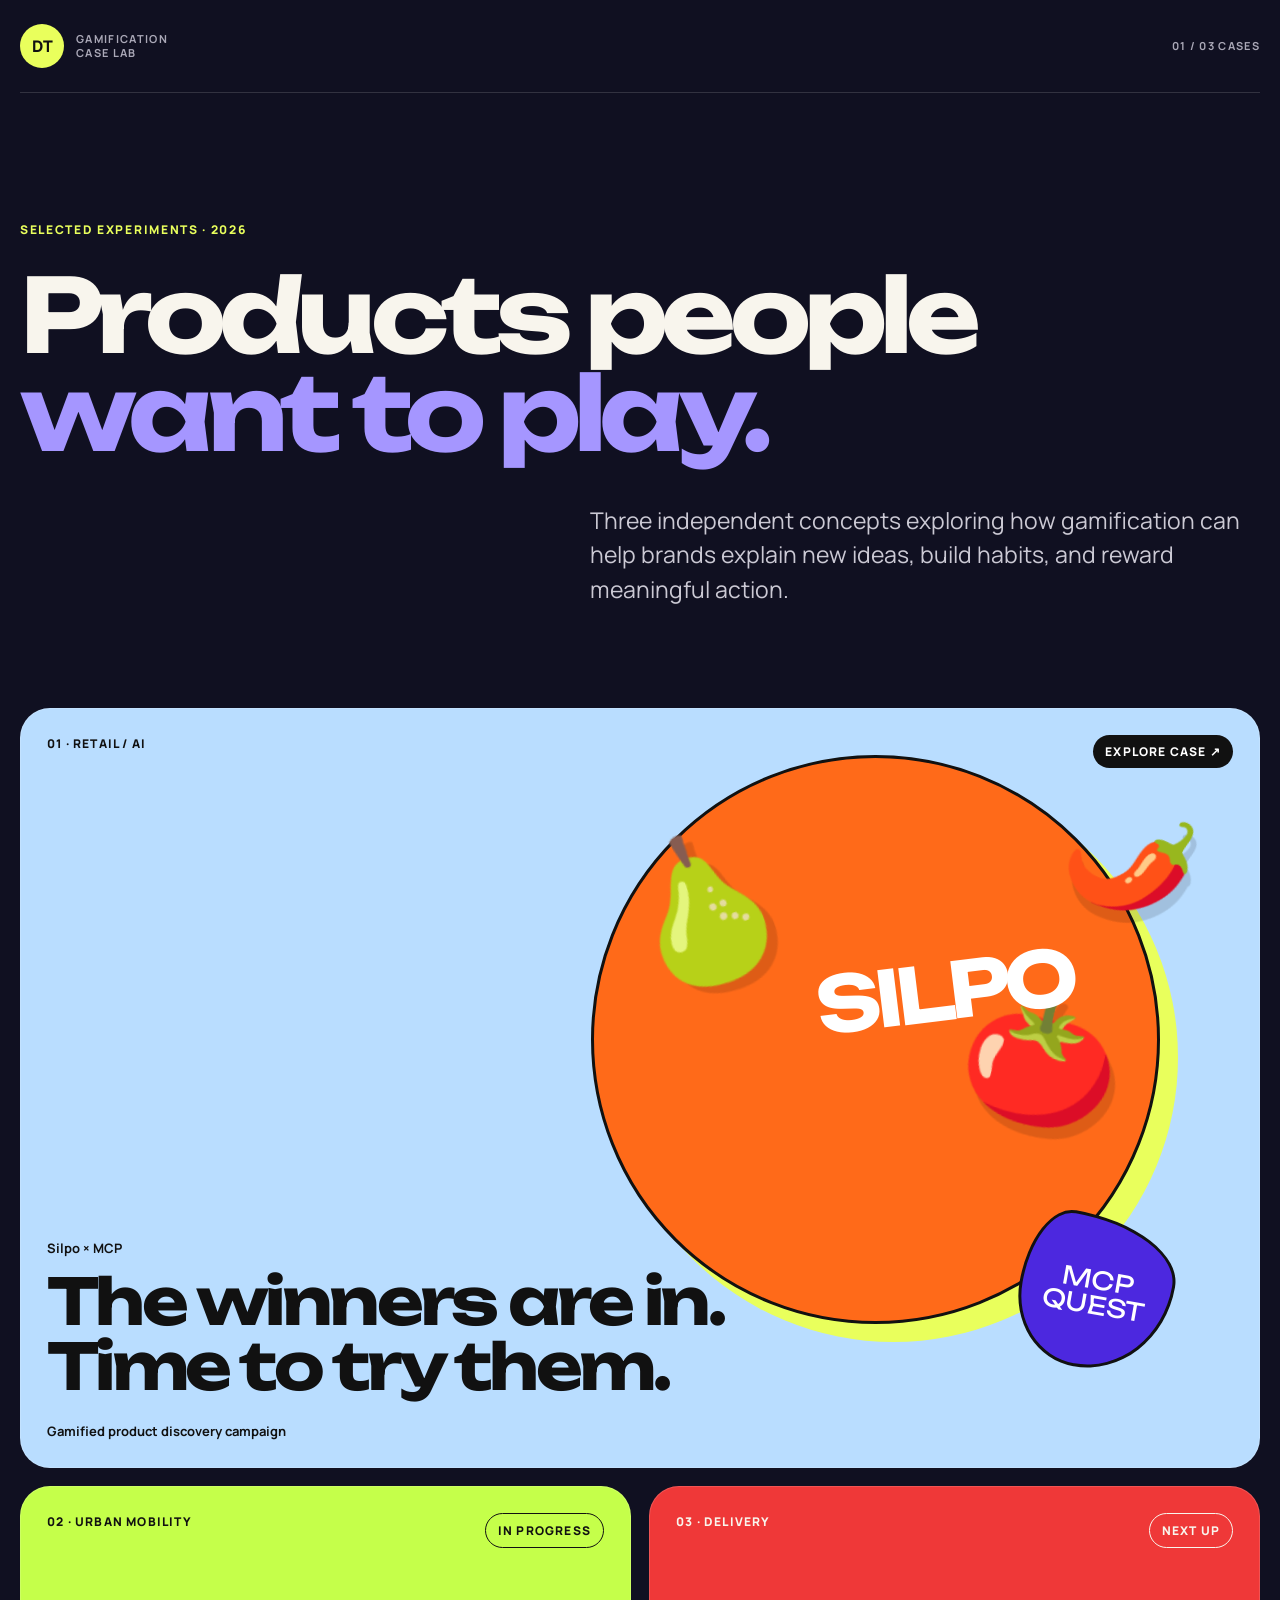
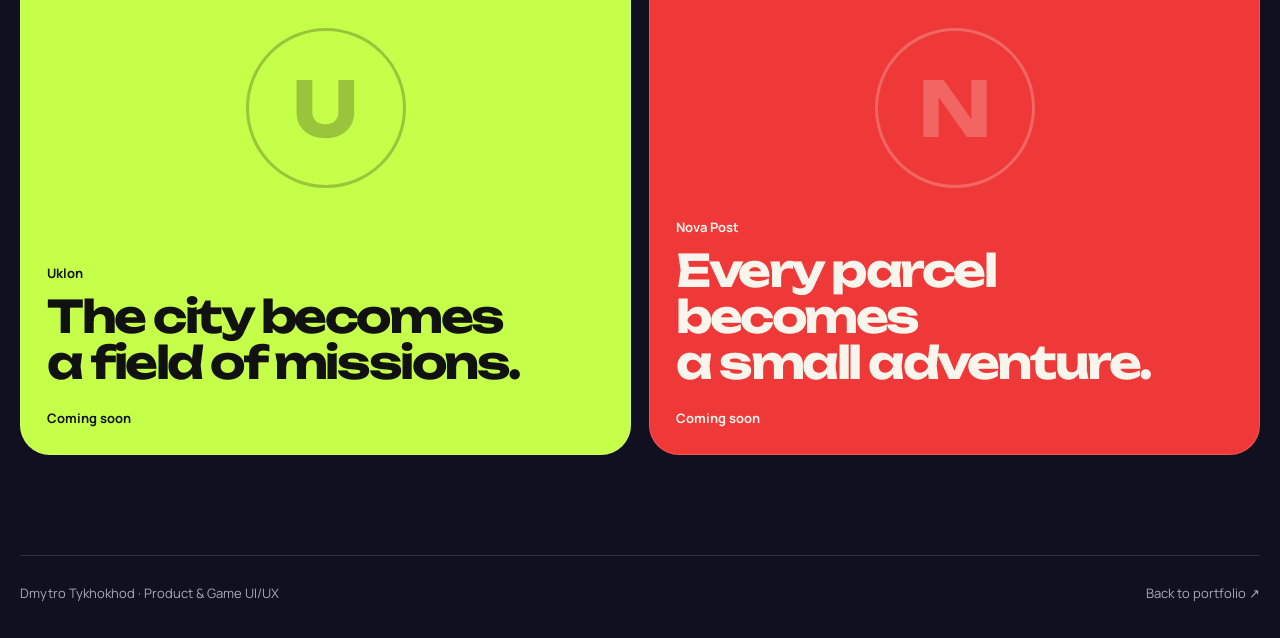
==== gamification/index.html @ 504aff3a "Add Silpo MCP gamification case study" ====
<!doctype html>
<html lang="uk">
<head>
    <meta charset="utf-8">
    <meta name="viewport" content="width=device-width, initial-scale=1">
    <meta name="theme-color" content="#101021">
    <meta name="description" content="Gamification case studies by Dmytro Tykhokhod.">
    <title>Gamification Lab — Dmytro Tykhokhod</title>
    <link rel="preconnect" href="https://fonts.googleapis.com">
    <link rel="preconnect" href="https://fonts.gstatic.com" crossorigin>
    <link href="https://fonts.googleapis.com/css2?family=Manrope:wght@400;500;600;700;800&amp;family=Unbounded:wght@600;700&amp;display=swap" rel="stylesheet">
    <link rel="stylesheet" href="styles.css">
</head>
<body>
    <header class="lab-nav">
        <a class="lab-mark" href="../" aria-label="Back to the main portfolio">
            <span>DT</span>
            <span class="lab-mark-copy">Gamification<br>case lab</span>
        </a>
        <div class="lab-count">01 / 03 cases</div>
    </header>

    <main>
        <section class="lab-hero">
            <p class="eyebrow">Selected experiments · 2026</p>
            <h1>Products people<br><em>want to play.</em></h1>
            <p class="intro">Three independent concepts exploring how gamification can help brands explain new ideas, build habits, and reward meaningful action.</p>
        </section>

        <section class="case-grid" aria-label="Gamification case studies">
            <a class="case-card case-card--silpo" href="silpo-mcp/">
                <div class="case-topline">
                    <span>01 · Retail / AI</span>
                    <span class="status status--live">Explore case ↗</span>
                </div>
                <div class="case-visual" aria-hidden="true">
                    <span class="fruit fruit--pear">🍐</span>
                    <span class="fruit fruit--tomato">🍅</span>
                    <span class="fruit fruit--pepper">🌶️</span>
                    <span class="silpo-word">SILPO</span>
                    <span class="mcp-chip">MCP<br>QUEST</span>
                </div>
                <div class="case-copy">
                    <p>Silpo × MCP</p>
                    <h2>The winners are in.<br>Time to try them.</h2>
                    <span>Gamified product discovery campaign</span>
                </div>
            </a>

            <article class="case-card case-card--uklon case-card--locked">
                <div class="case-topline">
                    <span>02 · Urban mobility</span>
                    <span class="status">In progress</span>
                </div>
                <div class="locked-symbol" aria-hidden="true">U</div>
                <div class="case-copy">
                    <p>Uklon</p>
                    <h2>The city becomes<br>a field of missions.</h2>
                    <span>Coming soon</span>
                </div>
            </article>

            <article class="case-card case-card--nova case-card--locked">
                <div class="case-topline">
                    <span>03 · Delivery</span>
                    <span class="status">Next up</span>
                </div>
                <div class="locked-symbol" aria-hidden="true">N</div>
                <div class="case-copy">
                    <p>Nova Post</p>
                    <h2>Every parcel becomes<br>a small adventure.</h2>
                    <span>Coming soon</span>
                </div>
            </article>
        </section>
    </main>

    <footer>
        <span>Dmytro Tykhokhod · Product &amp; Game UI/UX</span>
        <a href="../">Back to portfolio ↗</a>
    </footer>
</body>
</html>
---- gamification/styles.css ----
:root {
    --ink: #f8f5ed;
    --muted: #aaa8b7;
    --bg: #101021;
    --line: rgba(255, 255, 255, .14);
    --orange: #ff6a19;
    --blue: #8fc8ff;
}

* { box-sizing: border-box; }
html { scroll-behavior: smooth; }
body {
    margin: 0;
    min-width: 320px;
    color: var(--ink);
    background: var(--bg);
    font-family: "Manrope", sans-serif;
    -webkit-font-smoothing: antialiased;
}
a { color: inherit; }

.lab-nav,
main,
footer {
    width: min(100% - 40px, 1440px);
    margin-inline: auto;
}

.lab-nav {
    display: flex;
    align-items: center;
    justify-content: space-between;
    padding: 24px 0;
    border-bottom: 1px solid var(--line);
}

.lab-mark {
    display: inline-flex;
    align-items: center;
    gap: 12px;
    text-decoration: none;
}
.lab-mark > span:first-child {
    display: grid;
    width: 44px;
    height: 44px;
    place-items: center;
    border-radius: 50%;
    color: #111;
    background: #e9ff5c;
    font-weight: 800;
}
.lab-mark-copy,
.lab-count {
    color: var(--muted);
    font-size: 11px;
    font-weight: 700;
    letter-spacing: .12em;
    line-height: 1.25;
    text-transform: uppercase;
}

.lab-hero { padding: clamp(70px, 10vw, 150px) 0 clamp(56px, 8vw, 110px); }
.eyebrow {
    margin: 0 0 28px;
    color: #e9ff5c;
    font-size: 12px;
    font-weight: 800;
    letter-spacing: .14em;
    text-transform: uppercase;
}
h1 {
    max-width: 1200px;
    margin: 0;
    font-family: "Unbounded", sans-serif;
    font-size: clamp(44px, 8vw, 118px);
    letter-spacing: -.065em;
    line-height: .96;
}
h1 em { color: #a596ff; font-style: normal; }
.intro {
    max-width: 670px;
    margin: 40px 0 0 auto;
    color: #cbc9d4;
    font-size: clamp(17px, 2vw, 23px);
    line-height: 1.5;
}

.case-grid {
    display: grid;
    grid-template-columns: repeat(2, minmax(0, 1fr));
    gap: 18px;
    padding-bottom: 100px;
}
.case-card {
    position: relative;
    display: flex;
    min-height: 560px;
    flex-direction: column;
    overflow: hidden;
    border: 1px solid var(--line);
    border-radius: 30px;
    padding: 26px;
    text-decoration: none;
}
.case-card--silpo {
    grid-column: 1 / -1;
    min-height: min(68vw, 760px);
    color: #111;
    background: #b9ddff;
}
.case-topline {
    position: relative;
    z-index: 3;
    display: flex;
    justify-content: space-between;
    font-size: 12px;
    font-weight: 800;
    letter-spacing: .1em;
    text-transform: uppercase;
}
.status {
    display: inline-flex;
    align-items: center;
    border: 1px solid currentColor;
    border-radius: 999px;
    padding: 8px 12px;
}
.status--live { border: 0; color: white; background: #111; }
.case-visual { position: absolute; inset: 0; }
.case-visual::before {
    position: absolute;
    width: min(44vw, 620px);
    aspect-ratio: 1;
    top: 6%;
    right: 8%;
    border: 3px solid #111;
    border-radius: 50%;
    background: var(--orange);
    box-shadow: 18px 18px 0 #e9ff5c;
    content: "";
}
.fruit { position: absolute; z-index: 2; filter: drop-shadow(8px 10px 0 rgba(0,0,0,.13)); }
.fruit--pear { top: 13%; right: 38%; font-size: clamp(72px, 11vw, 170px); transform: rotate(-20deg); }
.fruit--tomato { top: 34%; right: 11%; font-size: clamp(70px, 10vw, 150px); transform: rotate(14deg); }
.fruit--pepper { top: 10%; right: 5%; font-size: clamp(60px, 8vw, 120px); transform: rotate(24deg); }
.silpo-word {
    position: absolute;
    z-index: 2;
    top: 31%;
    right: 15%;
    color: white;
    font-family: "Unbounded", sans-serif;
    font-size: clamp(37px, 6vw, 88px);
    font-weight: 700;
    letter-spacing: -.08em;
    transform: rotate(-7deg);
}
.mcp-chip {
    position: absolute;
    z-index: 2;
    right: 7%;
    bottom: 13%;
    display: grid;
    width: clamp(100px, 12vw, 160px);
    aspect-ratio: 1;
    place-items: center;
    border: 3px solid #111;
    border-radius: 28% 72% 56% 44% / 52% 38% 62% 48%;
    color: white;
    background: #4c28df;
    font-family: "Unbounded", sans-serif;
    font-size: clamp(15px, 2vw, 25px);
    line-height: 1;
    text-align: center;
    transform: rotate(10deg);
}
.case-copy { position: relative; z-index: 3; margin-top: auto; }
.case-copy p,
.case-copy span { margin: 0; font-size: 13px; font-weight: 700; }
.case-copy h2 {
    max-width: 760px;
    margin: 12px 0 20px;
    font-family: "Unbounded", sans-serif;
    font-size: clamp(30px, 5vw, 72px);
    letter-spacing: -.055em;
    line-height: 1.02;
}
.case-card--uklon { color: #111; background: #c5ff4a; }
.case-card--nova { background: #ef3838; }
.case-card--locked { min-height: 520px; }
.locked-symbol {
    display: grid;
    width: 160px;
    height: 160px;
    place-items: center;
    margin: 80px auto 30px;
    border: 3px solid currentColor;
    border-radius: 50%;
    font-family: "Unbounded", sans-serif;
    font-size: 76px;
    font-weight: 700;
    opacity: .24;
}
.case-card--locked .case-copy h2 { font-size: clamp(27px, 3.5vw, 48px); }

footer {
    display: flex;
    justify-content: space-between;
    padding: 28px 0 36px;
    border-top: 1px solid var(--line);
    color: var(--muted);
    font-size: 13px;
}
footer a { text-decoration: none; }

@media (hover:hover) {
    .case-card--silpo { transition: transform .25s ease, border-radius .25s ease; }
    .case-card--silpo:hover { border-radius: 46px; transform: translateY(-5px); }
}
@media (max-width: 760px) {
    .lab-nav, main, footer { width: min(100% - 24px, 1440px); }
    .lab-hero { padding-top: 64px; }
    .intro { margin-left: 0; }
    .case-grid { grid-template-columns: 1fr; }
    .case-card--silpo { min-height: 660px; }
    .case-card--uklon, .case-card--nova { grid-column: 1; }
    .case-visual::before { width: 330px; top: 16%; right: -50px; }
    .fruit--pear { top: 18%; right: 36%; }
    .fruit--tomato { top: 35%; right: 4%; }
    .fruit--pepper { top: 18%; right: -3%; }
    .silpo-word { top: 34%; right: 5%; }
    .mcp-chip { bottom: 27%; right: 8%; }
    footer { flex-direction: column; gap: 10px; }
}
@media (prefers-reduced-motion: reduce) {
    *, *::before, *::after { scroll-behavior: auto !important; transition: none !important; }
}
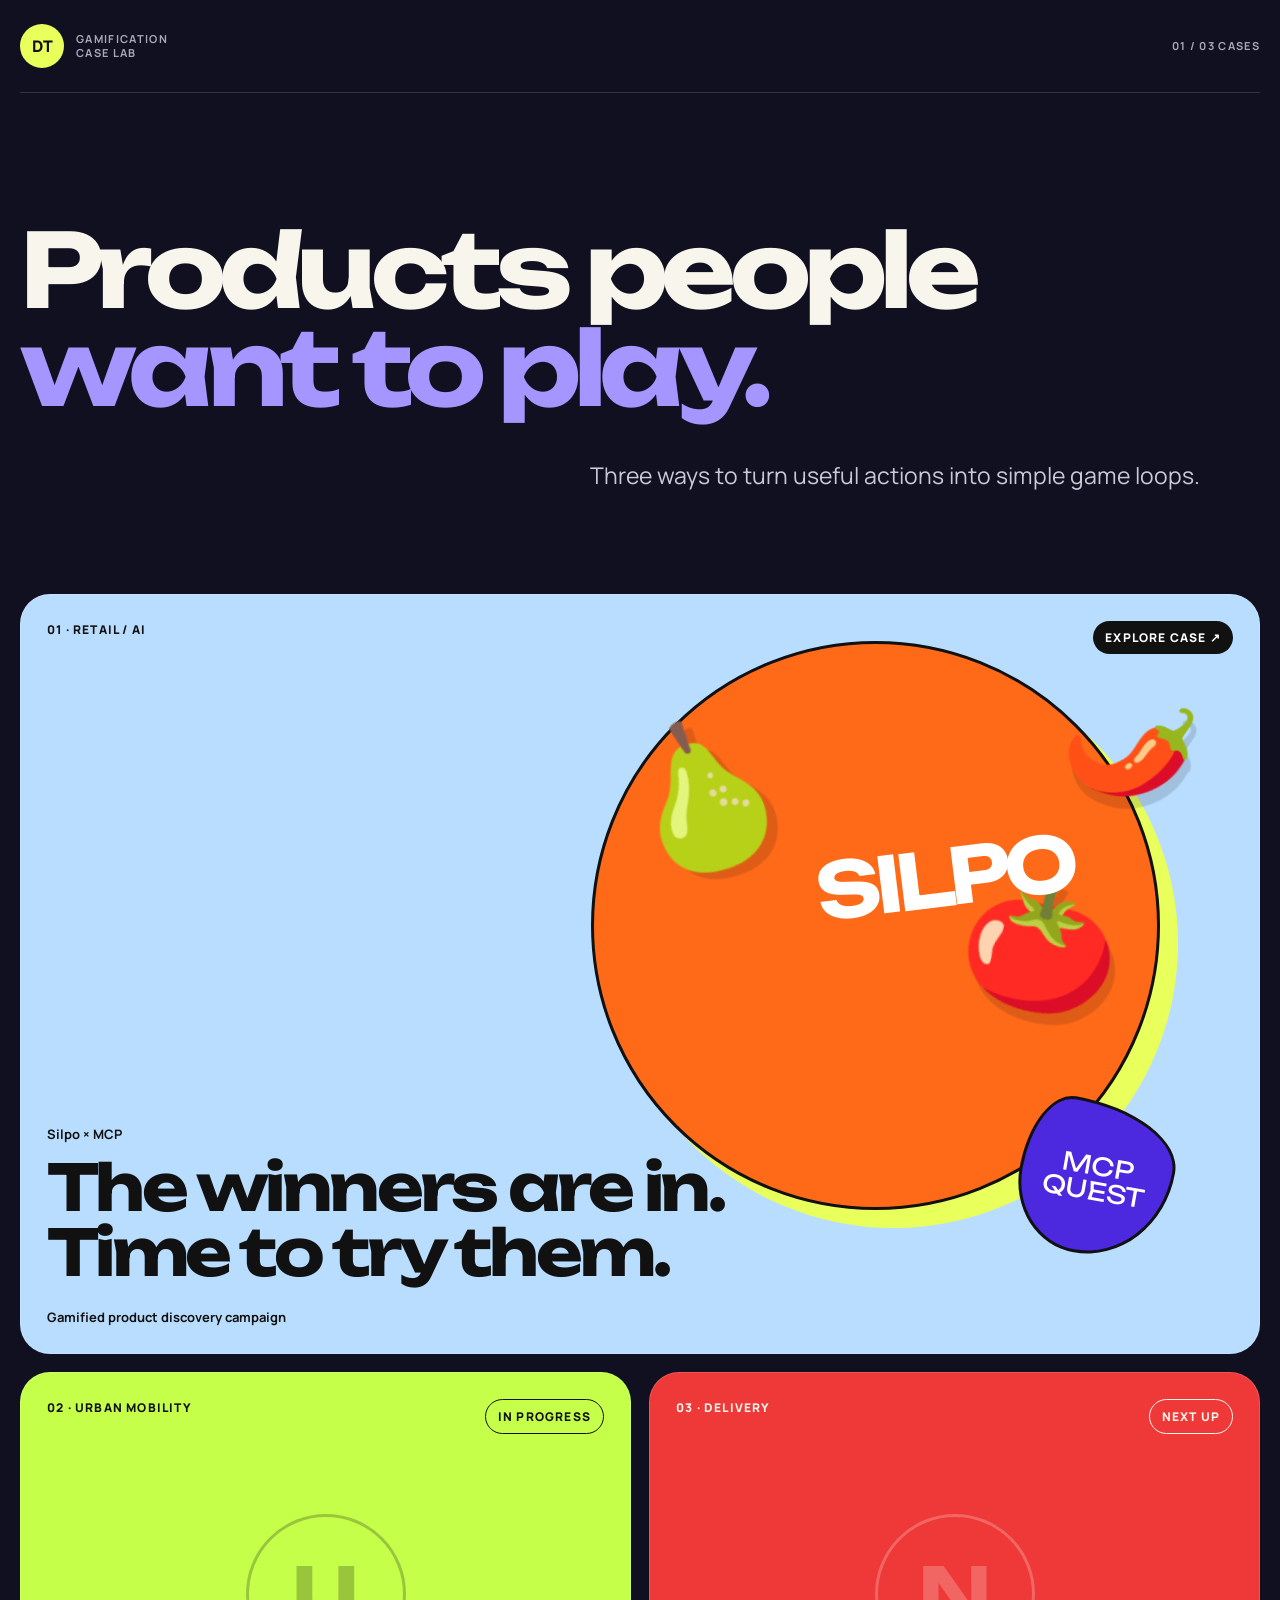
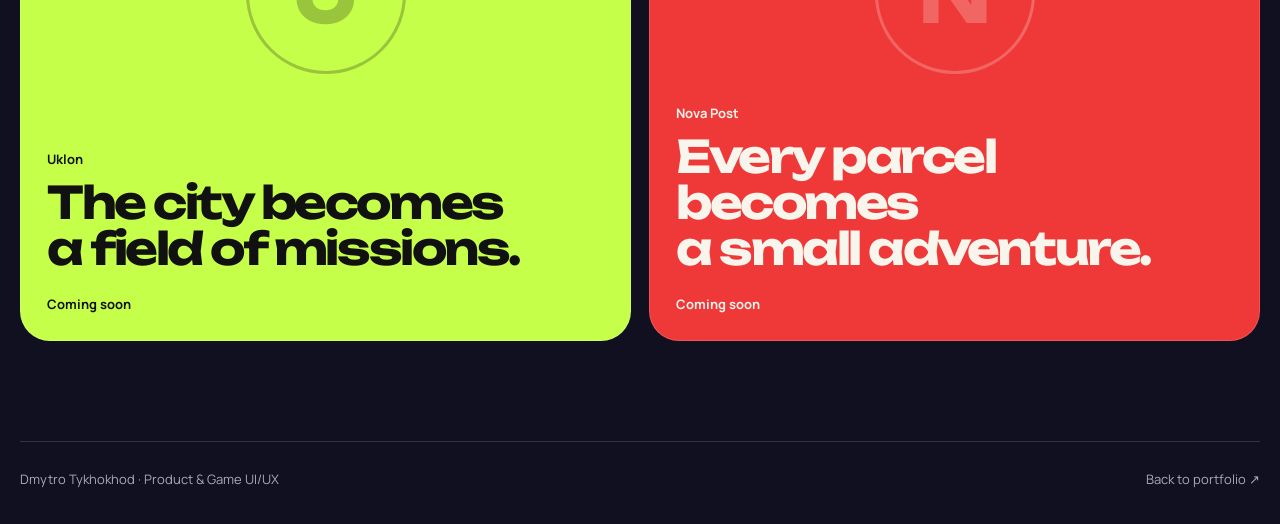
==== commit 020269f9: "Simplify Silpo case for fast scanning" ====
--- a/gamification/index.html
+++ b/gamification/index.html
@@ -9,6 +9,7 @@
     <link rel="preconnect" href="https://fonts.googleapis.com">
     <link rel="preconnect" href="https://fonts.gstatic.com" crossorigin>
     <link href="https://fonts.googleapis.com/css2?family=Manrope:wght@400;500;600;700;800&amp;family=Unbounded:wght@600;700&amp;display=swap" rel="stylesheet">
+    <link rel="icon" type="image/png" href="../assets/images/img_Profile.png">
     <link rel="stylesheet" href="styles.css">
 </head>
 <body>
@@ -22,9 +23,8 @@
 
     <main>
         <section class="lab-hero">
-            <p class="eyebrow">Selected experiments · 2026</p>
             <h1>Products people<br><em>want to play.</em></h1>
-            <p class="intro">Three independent concepts exploring how gamification can help brands explain new ideas, build habits, and reward meaningful action.</p>
+            <p class="intro">Three ways to turn useful actions into simple game loops.</p>
         </section>
 
         <section class="case-grid" aria-label="Gamification case studies">
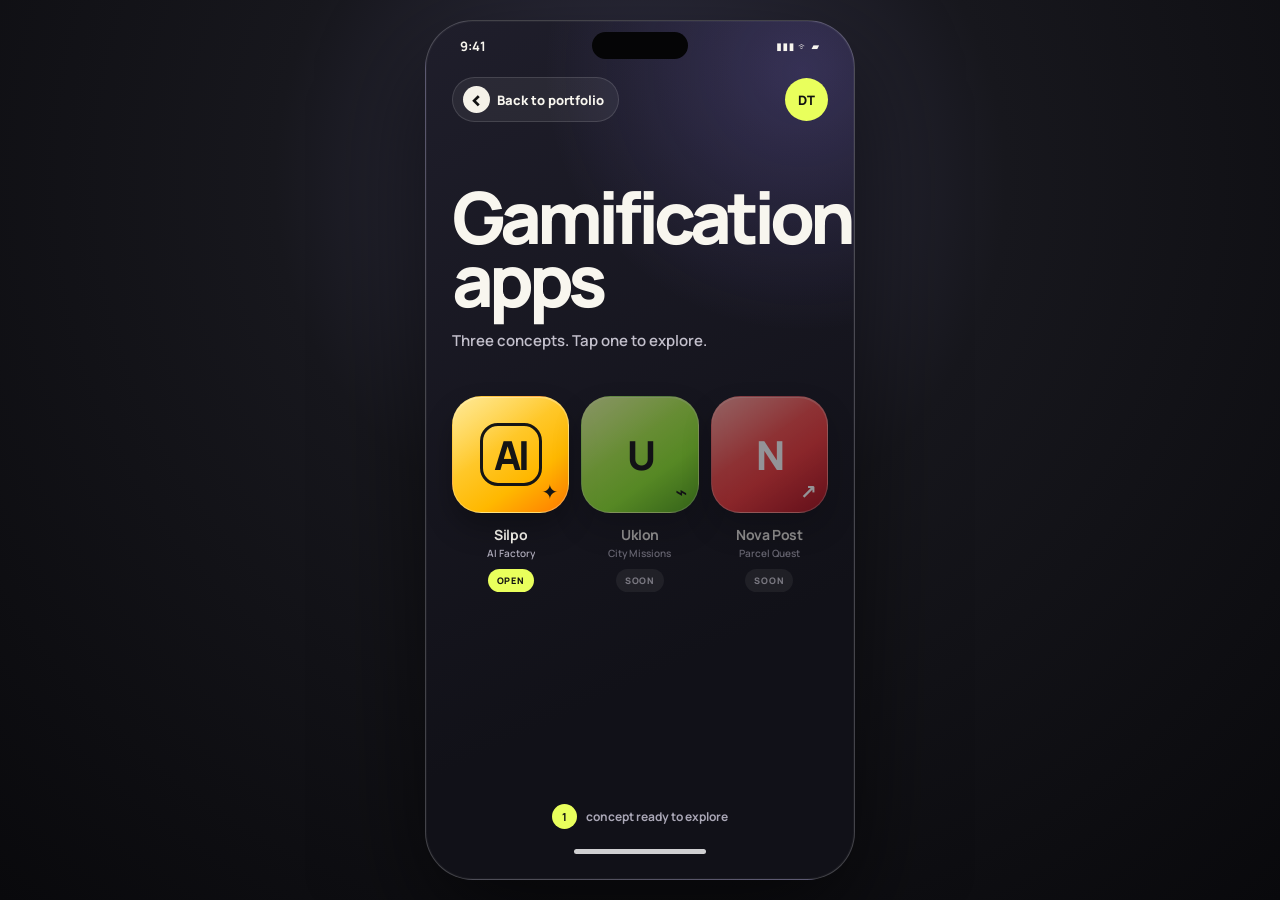
==== commit 13152bc4: "Turn gamification hub into an app home screen" ====
--- a/gamification/index.html
+++ b/gamification/index.html
@@ -1,83 +1,72 @@
 <!doctype html>
-<html lang="uk">
+<html lang="en">
 <head>
     <meta charset="utf-8">
     <meta name="viewport" content="width=device-width, initial-scale=1">
-    <meta name="theme-color" content="#101021">
-    <meta name="description" content="Gamification case studies by Dmytro Tykhokhod.">
-    <title>Gamification Lab — Dmytro Tykhokhod</title>
+    <meta name="theme-color" content="#111111">
+    <meta name="description" content="Three gamification concepts by Dmytro Tykhokhod.">
+    <title>Gamification Apps — Dmytro Tykhokhod</title>
     <link rel="preconnect" href="https://fonts.googleapis.com">
     <link rel="preconnect" href="https://fonts.gstatic.com" crossorigin>
-    <link href="https://fonts.googleapis.com/css2?family=Manrope:wght@400;500;600;700;800&amp;family=Unbounded:wght@600;700&amp;display=swap" rel="stylesheet">
+    <link href="https://fonts.googleapis.com/css2?family=Manrope:wght@500;600;700;800&amp;display=swap" rel="stylesheet">
     <link rel="icon" type="image/png" href="../assets/images/img_Profile.png">
     <link rel="stylesheet" href="styles.css">
 </head>
 <body>
-    <header class="lab-nav">
-        <a class="lab-mark" href="../" aria-label="Back to the main portfolio">
-            <span>DT</span>
-            <span class="lab-mark-copy">Gamification<br>case lab</span>
-        </a>
-        <div class="lab-count">01 / 03 cases</div>
-    </header>
+    <main class="stage">
+        <section class="phone" aria-label="Gamification app concepts">
+            <div class="status-bar" aria-hidden="true">
+                <strong>9:41</strong>
+                <span>▮▮▮ ᯤ ▰</span>
+            </div>
 
-    <main>
-        <section class="lab-hero">
-            <h1>Products people<br><em>want to play.</em></h1>
-            <p class="intro">Three ways to turn useful actions into simple game loops.</p>
-        </section>
+            <nav class="phone-nav">
+                <a class="back-button" href="../" aria-label="Back to portfolio">
+                    <span>‹</span> Back to portfolio
+                </a>
+                <span class="profile">DT</span>
+            </nav>
 
-        <section class="case-grid" aria-label="Gamification case studies">
-            <a class="case-card case-card--silpo" href="silpo-mcp/">
-                <div class="case-topline">
-                    <span>01 · Retail / AI</span>
-                    <span class="status status--live">Explore case ↗</span>
+            <header class="intro">
+                <h1>Gamification<br>apps</h1>
+                <p>Three concepts. Tap one to explore.</p>
+            </header>
+
+            <div class="apps">
+                <a class="app app--silpo" href="silpo-mcp/">
+                    <span class="app-icon app-icon--silpo" aria-hidden="true">
+                        <i>AI</i>
+                        <b>✦</b>
+                    </span>
+                    <strong>Silpo</strong>
+                    <small>AI Factory</small>
+                    <em>Open</em>
+                </a>
+
+                <div class="app app--locked" aria-label="Uklon concept, coming soon">
+                    <span class="app-icon app-icon--uklon" aria-hidden="true">
+                        <i>U</i>
+                        <b>⌁</b>
+                    </span>
+                    <strong>Uklon</strong>
+                    <small>City Missions</small>
+                    <em>Soon</em>
                 </div>
-                <div class="case-visual" aria-hidden="true">
-                    <span class="fruit fruit--pear">🍐</span>
-                    <span class="fruit fruit--tomato">🍅</span>
-                    <span class="fruit fruit--pepper">🌶️</span>
-                    <span class="silpo-word">SILPO</span>
-                    <span class="mcp-chip">MCP<br>QUEST</span>
+
+                <div class="app app--locked" aria-label="Nova Post concept, coming soon">
+                    <span class="app-icon app-icon--nova" aria-hidden="true">
+                        <i>N</i>
+                        <b>↗</b>
+                    </span>
+                    <strong>Nova Post</strong>
+                    <small>Parcel Quest</small>
+                    <em>Soon</em>
                 </div>
-                <div class="case-copy">
-                    <p>Silpo × MCP</p>
-                    <h2>The winners are in.<br>Time to try them.</h2>
-                    <span>Gamified product discovery campaign</span>
-                </div>
-            </a>
+            </div>
 
-            <article class="case-card case-card--uklon case-card--locked">
-                <div class="case-topline">
-                    <span>02 · Urban mobility</span>
-                    <span class="status">In progress</span>
-                </div>
-                <div class="locked-symbol" aria-hidden="true">U</div>
-                <div class="case-copy">
-                    <p>Uklon</p>
-                    <h2>The city becomes<br>a field of missions.</h2>
-                    <span>Coming soon</span>
-                </div>
-            </article>
-
-            <article class="case-card case-card--nova case-card--locked">
-                <div class="case-topline">
-                    <span>03 · Delivery</span>
-                    <span class="status">Next up</span>
-                </div>
-                <div class="locked-symbol" aria-hidden="true">N</div>
-                <div class="case-copy">
-                    <p>Nova Post</p>
-                    <h2>Every parcel becomes<br>a small adventure.</h2>
-                    <span>Coming soon</span>
-                </div>
-            </article>
+            <p class="hint"><span>1</span> concept ready to explore</p>
+            <div class="home-indicator" aria-hidden="true"></div>
         </section>
     </main>
-
-    <footer>
-        <span>Dmytro Tykhokhod · Product &amp; Game UI/UX</span>
-        <a href="../">Back to portfolio ↗</a>
-    </footer>
 </body>
 </html>
--- a/gamification/styles.css
+++ b/gamification/styles.css
@@ -1,238 +1,337 @@
 :root {
-    --ink: #f8f5ed;
-    --muted: #aaa8b7;
-    --bg: #101021;
-    --line: rgba(255, 255, 255, .14);
-    --orange: #ff6a19;
-    --blue: #8fc8ff;
+    color-scheme: dark;
+    --ink: #f8f6ef;
+    --muted: #aaa7b6;
+    --line: rgba(255, 255, 255, .13);
+    font-family: "Manrope", system-ui, -apple-system, BlinkMacSystemFont, "Segoe UI", sans-serif;
 }
 
 * { box-sizing: border-box; }
-html { scroll-behavior: smooth; }
+
+html,
+body {
+    min-width: 320px;
+    min-height: 100%;
+}
+
 body {
     margin: 0;
-    min-width: 320px;
     color: var(--ink);
-    background: var(--bg);
-    font-family: "Manrope", sans-serif;
+    background: radial-gradient(circle at 50% 20%, #35344a 0, #17171d 38%, #09090c 100%);
     -webkit-font-smoothing: antialiased;
 }
+
 a { color: inherit; }
 
-.lab-nav,
-main,
-footer {
-    width: min(100% - 40px, 1440px);
-    margin-inline: auto;
-}
-
-.lab-nav {
-    display: flex;
-    align-items: center;
-    justify-content: space-between;
-    padding: 24px 0;
-    border-bottom: 1px solid var(--line);
-}
-
-.lab-mark {
-    display: inline-flex;
-    align-items: center;
-    gap: 12px;
-    text-decoration: none;
-}
-.lab-mark > span:first-child {
-    display: grid;
-    width: 44px;
-    height: 44px;
-    place-items: center;
-    border-radius: 50%;
-    color: #111;
-    background: #e9ff5c;
-    font-weight: 800;
-}
-.lab-mark-copy,
-.lab-count {
-    color: var(--muted);
-    font-size: 11px;
-    font-weight: 700;
-    letter-spacing: .12em;
-    line-height: 1.25;
-    text-transform: uppercase;
-}
-
-.lab-hero { padding: clamp(70px, 10vw, 150px) 0 clamp(56px, 8vw, 110px); }
-.eyebrow {
-    margin: 0 0 28px;
-    color: #e9ff5c;
-    font-size: 12px;
-    font-weight: 800;
-    letter-spacing: .14em;
-    text-transform: uppercase;
-}
-h1 {
-    max-width: 1200px;
-    margin: 0;
-    font-family: "Unbounded", sans-serif;
-    font-size: clamp(44px, 8vw, 118px);
-    letter-spacing: -.065em;
-    line-height: .96;
-}
-h1 em { color: #a596ff; font-style: normal; }
-.intro {
-    max-width: 670px;
-    margin: 40px 0 0 auto;
-    color: #cbc9d4;
-    font-size: clamp(17px, 2vw, 23px);
-    line-height: 1.5;
-}
-
-.case-grid {
-    display: grid;
-    grid-template-columns: repeat(2, minmax(0, 1fr));
-    gap: 18px;
-    padding-bottom: 100px;
-}
-.case-card {
+.stage {
+    display: grid;
+    min-height: 100svh;
+    place-items: center;
+    padding: 20px;
+}
+
+.phone {
     position: relative;
     display: flex;
-    min-height: 560px;
+    width: min(100%, 430px);
+    height: min(860px, calc(100svh - 40px));
+    min-height: 660px;
     flex-direction: column;
     overflow: hidden;
+    padding: 0 26px 25px;
+    border: 1px solid rgba(255, 255, 255, .21);
+    border-radius: 48px;
+    background:
+        radial-gradient(circle at 88% 6%, rgba(151, 131, 255, .22), transparent 29%),
+        linear-gradient(155deg, #1f1e2b, #111118 72%);
+    box-shadow: 0 40px 100px rgba(0, 0, 0, .58), inset 0 0 0 1px rgba(255, 255, 255, .04);
+}
+
+.phone::before {
+    position: absolute;
+    top: 11px;
+    left: 50%;
+    width: 96px;
+    height: 27px;
+    border-radius: 999px;
+    background: #050506;
+    content: "";
+    transform: translateX(-50%);
+}
+
+.status-bar {
+    display: flex;
+    align-items: center;
+    justify-content: space-between;
+    min-height: 50px;
+    padding: 0 8px;
+    font-size: 13px;
+}
+
+.status-bar span {
+    font-size: 10px;
+    letter-spacing: .08em;
+}
+
+.phone-nav {
+    display: flex;
+    align-items: center;
+    justify-content: space-between;
+    padding-top: 6px;
+}
+
+.back-button {
+    display: inline-flex;
+    min-height: 44px;
+    align-items: center;
+    gap: 7px;
+    padding: 8px 14px 8px 10px;
     border: 1px solid var(--line);
-    border-radius: 30px;
-    padding: 26px;
+    border-radius: 999px;
+    background: rgba(255, 255, 255, .06);
+    font-size: 13px;
+    font-weight: 800;
     text-decoration: none;
 }
-.case-card--silpo {
-    grid-column: 1 / -1;
-    min-height: min(68vw, 760px);
-    color: #111;
-    background: #b9ddff;
-}
-.case-topline {
+
+.back-button span {
+    display: grid;
+    width: 27px;
+    height: 27px;
+    place-items: center;
+    border-radius: 50%;
+    color: #111;
+    background: #f5f2e9;
+    font-size: 23px;
+    line-height: 1;
+}
+
+.profile {
+    display: grid;
+    width: 43px;
+    height: 43px;
+    place-items: center;
+    border-radius: 50%;
+    color: #111;
+    background: #e9ff5c;
+    font-size: 13px;
+    font-weight: 800;
+}
+
+.intro {
+    padding: clamp(34px, 7vh, 68px) 0 clamp(28px, 5vh, 46px);
+}
+
+h1 {
+    margin: 0;
+    font-size: clamp(48px, 8vh, 72px);
+    font-weight: 800;
+    letter-spacing: -.07em;
+    line-height: .88;
+}
+
+.intro p {
+    margin: 18px 0 0;
+    color: #c3c0cc;
+    font-size: 15px;
+    font-weight: 600;
+}
+
+.apps {
+    display: grid;
+    grid-template-columns: repeat(3, minmax(0, 1fr));
+    gap: 12px;
+}
+
+.app {
     position: relative;
-    z-index: 3;
-    display: flex;
-    justify-content: space-between;
-    font-size: 12px;
-    font-weight: 800;
-    letter-spacing: .1em;
-    text-transform: uppercase;
-}
-.status {
-    display: inline-flex;
-    align-items: center;
-    border: 1px solid currentColor;
-    border-radius: 999px;
-    padding: 8px 12px;
-}
-.status--live { border: 0; color: white; background: #111; }
-.case-visual { position: absolute; inset: 0; }
-.case-visual::before {
+    display: flex;
+    min-width: 0;
+    flex-direction: column;
+    align-items: center;
+    color: var(--ink);
+    text-align: center;
+    text-decoration: none;
+}
+
+.app-icon {
+    position: relative;
+    display: grid;
+    width: 100%;
+    aspect-ratio: 1;
+    place-items: center;
+    overflow: hidden;
+    border: 1px solid rgba(255, 255, 255, .25);
+    border-radius: 25%;
+    box-shadow: 0 15px 28px rgba(0, 0, 0, .28), inset 0 1px 0 rgba(255, 255, 255, .28);
+    transition: transform .2s ease, box-shadow .2s ease;
+}
+
+.app-icon::after {
     position: absolute;
-    width: min(44vw, 620px);
-    aspect-ratio: 1;
-    top: 6%;
-    right: 8%;
-    border: 3px solid #111;
-    border-radius: 50%;
-    background: var(--orange);
-    box-shadow: 18px 18px 0 #e9ff5c;
+    inset: 0;
+    background: linear-gradient(145deg, rgba(255, 255, 255, .3), transparent 42%);
     content: "";
 }
-.fruit { position: absolute; z-index: 2; filter: drop-shadow(8px 10px 0 rgba(0,0,0,.13)); }
-.fruit--pear { top: 13%; right: 38%; font-size: clamp(72px, 11vw, 170px); transform: rotate(-20deg); }
-.fruit--tomato { top: 34%; right: 11%; font-size: clamp(70px, 10vw, 150px); transform: rotate(14deg); }
-.fruit--pepper { top: 10%; right: 5%; font-size: clamp(60px, 8vw, 120px); transform: rotate(24deg); }
-.silpo-word {
+
+.app-icon i {
+    position: relative;
+    z-index: 1;
+    font-size: clamp(26px, 8vw, 40px);
+    font-style: normal;
+    font-weight: 800;
+    letter-spacing: -.08em;
+}
+
+.app-icon b {
     position: absolute;
     z-index: 2;
-    top: 31%;
-    right: 15%;
-    color: white;
-    font-family: "Unbounded", sans-serif;
-    font-size: clamp(37px, 6vw, 88px);
+    right: 10px;
+    bottom: 7px;
+    font-size: 20px;
+}
+
+.app-icon--silpo {
+    color: #151515;
+    background: linear-gradient(145deg, #ffe06a, #ffb800 68%, #ff7a00);
+}
+
+.app-icon--silpo i {
+    display: grid;
+    width: 54%;
+    aspect-ratio: 1;
+    place-items: center;
+    border: 3px solid currentColor;
+    border-radius: 18px;
+}
+
+.app-icon--uklon {
+    color: #111;
+    background: linear-gradient(145deg, #ddff74, #8eea2b 66%, #50a617);
+}
+
+.app-icon--nova {
+    color: #fff;
+    background: linear-gradient(145deg, #ff7b72, #ef3737 60%, #a80d1a);
+}
+
+.app strong {
+    max-width: 100%;
+    margin-top: 12px;
+    overflow: hidden;
+    font-size: 14px;
+    letter-spacing: -.025em;
+    text-overflow: ellipsis;
+    white-space: nowrap;
+}
+
+.app small {
+    max-width: 100%;
+    margin-top: 2px;
+    overflow: hidden;
+    color: var(--muted);
+    font-size: 10px;
+    font-weight: 600;
+    text-overflow: ellipsis;
+    white-space: nowrap;
+}
+
+.app em {
+    margin-top: 9px;
+    padding: 5px 9px;
+    border-radius: 999px;
+    color: #111;
+    background: #e9ff5c;
+    font-size: 9px;
+    font-style: normal;
+    font-weight: 800;
+    letter-spacing: .08em;
+    text-transform: uppercase;
+}
+
+.app--locked { opacity: .54; }
+
+.app--locked em {
+    color: #d1ced8;
+    background: rgba(255, 255, 255, .11);
+}
+
+.hint {
+    display: flex;
+    align-items: center;
+    gap: 9px;
+    margin: auto auto 20px;
+    color: var(--muted);
+    font-size: 12px;
     font-weight: 700;
-    letter-spacing: -.08em;
-    transform: rotate(-7deg);
-}
-.mcp-chip {
-    position: absolute;
-    z-index: 2;
-    right: 7%;
-    bottom: 13%;
-    display: grid;
-    width: clamp(100px, 12vw, 160px);
-    aspect-ratio: 1;
-    place-items: center;
-    border: 3px solid #111;
-    border-radius: 28% 72% 56% 44% / 52% 38% 62% 48%;
-    color: white;
-    background: #4c28df;
-    font-family: "Unbounded", sans-serif;
-    font-size: clamp(15px, 2vw, 25px);
-    line-height: 1;
-    text-align: center;
-    transform: rotate(10deg);
-}
-.case-copy { position: relative; z-index: 3; margin-top: auto; }
-.case-copy p,
-.case-copy span { margin: 0; font-size: 13px; font-weight: 700; }
-.case-copy h2 {
-    max-width: 760px;
-    margin: 12px 0 20px;
-    font-family: "Unbounded", sans-serif;
-    font-size: clamp(30px, 5vw, 72px);
-    letter-spacing: -.055em;
-    line-height: 1.02;
-}
-.case-card--uklon { color: #111; background: #c5ff4a; }
-.case-card--nova { background: #ef3838; }
-.case-card--locked { min-height: 520px; }
-.locked-symbol {
-    display: grid;
-    width: 160px;
-    height: 160px;
-    place-items: center;
-    margin: 80px auto 30px;
-    border: 3px solid currentColor;
+}
+
+.hint span {
+    display: grid;
+    width: 25px;
+    height: 25px;
+    place-items: center;
     border-radius: 50%;
-    font-family: "Unbounded", sans-serif;
-    font-size: 76px;
-    font-weight: 700;
-    opacity: .24;
-}
-.case-card--locked .case-copy h2 { font-size: clamp(27px, 3.5vw, 48px); }
-
-footer {
-    display: flex;
-    justify-content: space-between;
-    padding: 28px 0 36px;
-    border-top: 1px solid var(--line);
-    color: var(--muted);
-    font-size: 13px;
-}
-footer a { text-decoration: none; }
-
-@media (hover:hover) {
-    .case-card--silpo { transition: transform .25s ease, border-radius .25s ease; }
-    .case-card--silpo:hover { border-radius: 46px; transform: translateY(-5px); }
-}
-@media (max-width: 760px) {
-    .lab-nav, main, footer { width: min(100% - 24px, 1440px); }
-    .lab-hero { padding-top: 64px; }
-    .intro { margin-left: 0; }
-    .case-grid { grid-template-columns: 1fr; }
-    .case-card--silpo { min-height: 660px; }
-    .case-card--uklon, .case-card--nova { grid-column: 1; }
-    .case-visual::before { width: 330px; top: 16%; right: -50px; }
-    .fruit--pear { top: 18%; right: 36%; }
-    .fruit--tomato { top: 35%; right: 4%; }
-    .fruit--pepper { top: 18%; right: -3%; }
-    .silpo-word { top: 34%; right: 5%; }
-    .mcp-chip { bottom: 27%; right: 8%; }
-    footer { flex-direction: column; gap: 10px; }
-}
+    color: #111;
+    background: #e9ff5c;
+    font-size: 11px;
+}
+
+.home-indicator {
+    width: 132px;
+    height: 5px;
+    margin: 0 auto;
+    border-radius: 999px;
+    background: rgba(255, 255, 255, .8);
+}
+
+@media (hover: hover) {
+    .app--silpo:hover .app-icon {
+        box-shadow: 0 19px 36px rgba(255, 177, 0, .26), inset 0 1px 0 rgba(255, 255, 255, .36);
+        transform: translateY(-6px) scale(1.03);
+    }
+
+    .back-button:hover { background: rgba(255, 255, 255, .12); }
+}
+
+@media (max-width: 470px) {
+    body { background: #111118; }
+
+    .stage {
+        display: block;
+        padding: 0;
+    }
+
+    .phone {
+        width: 100%;
+        height: 100svh;
+        min-height: 620px;
+        padding-right: 20px;
+        padding-left: 20px;
+        border: 0;
+        border-radius: 0;
+        box-shadow: none;
+    }
+
+    .phone::before { display: none; }
+
+    .intro { padding-top: clamp(34px, 8vh, 62px); }
+}
+
+@media (max-height: 730px) {
+    .intro {
+        padding-top: 26px;
+        padding-bottom: 25px;
+    }
+
+    h1 { font-size: 48px; }
+    .app strong { margin-top: 8px; }
+    .app em { margin-top: 6px; }
+    .hint { margin-bottom: 12px; }
+}
+
 @media (prefers-reduced-motion: reduce) {
-    *, *::before, *::after { scroll-behavior: auto !important; transition: none !important; }
-}
+    *,
+    *::before,
+    *::after { transition: none !important; }
+}
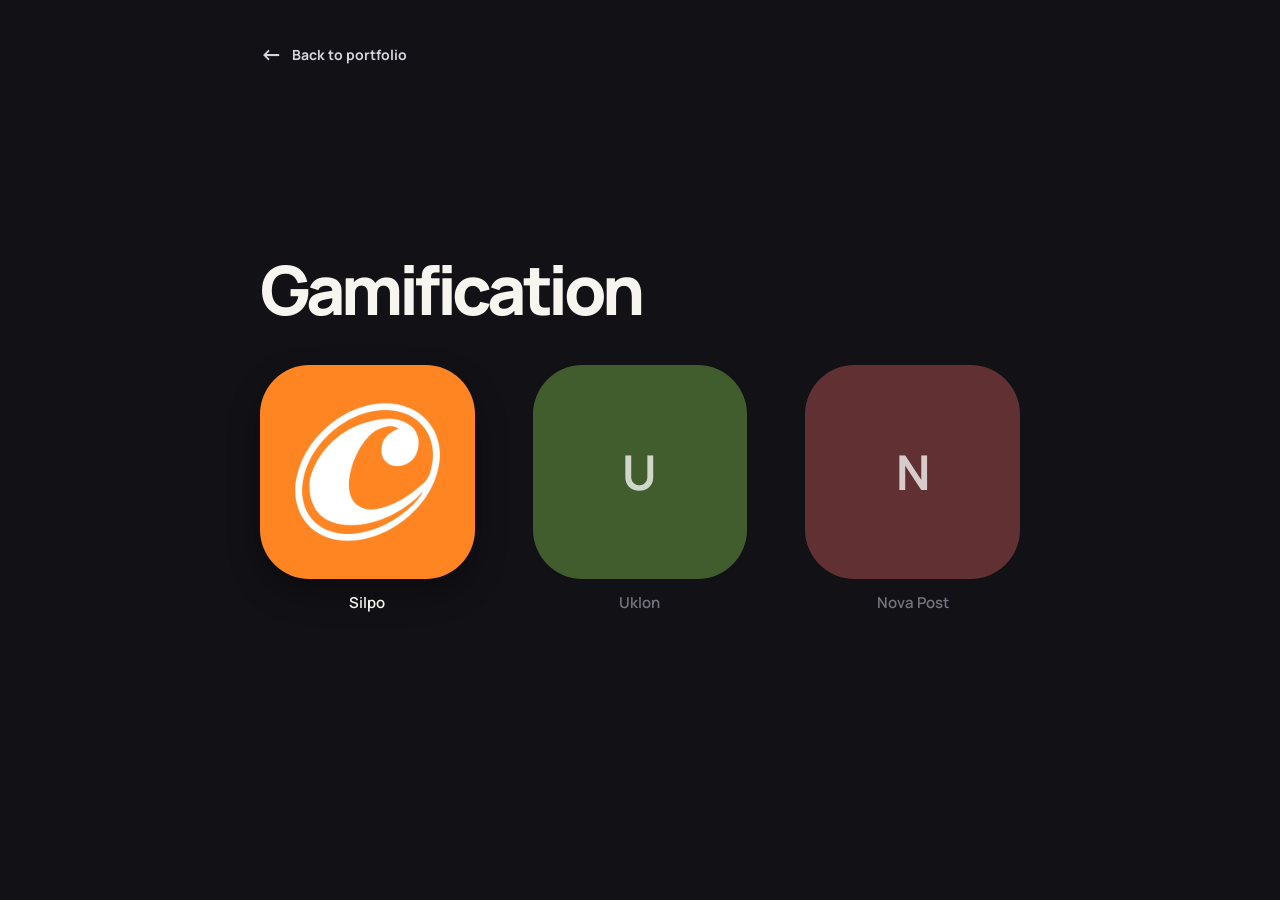
==== commit 99f95214: "Simplify gamification hub and use official Silpo icon" ====
--- a/gamification/index.html
+++ b/gamification/index.html
@@ -3,9 +3,9 @@
 <head>
     <meta charset="utf-8">
     <meta name="viewport" content="width=device-width, initial-scale=1">
-    <meta name="theme-color" content="#111111">
-    <meta name="description" content="Three gamification concepts by Dmytro Tykhokhod.">
-    <title>Gamification Apps — Dmytro Tykhokhod</title>
+    <meta name="theme-color" content="#111116">
+    <meta name="description" content="Gamification concepts by Dmytro Tykhokhod.">
+    <title>Gamification — Dmytro Tykhokhod</title>
     <link rel="preconnect" href="https://fonts.googleapis.com">
     <link rel="preconnect" href="https://fonts.gstatic.com" crossorigin>
     <link href="https://fonts.googleapis.com/css2?family=Manrope:wght@500;600;700;800&amp;display=swap" rel="stylesheet">
@@ -13,59 +13,28 @@
     <link rel="stylesheet" href="styles.css">
 </head>
 <body>
-    <main class="stage">
-        <section class="phone" aria-label="Gamification app concepts">
-            <div class="status-bar" aria-hidden="true">
-                <strong>9:41</strong>
-                <span>▮▮▮ ᯤ ▰</span>
-            </div>
+    <main>
+        <a class="back" href="../"><span>←</span> Back to portfolio</a>
 
-            <nav class="phone-nav">
-                <a class="back-button" href="../" aria-label="Back to portfolio">
-                    <span>‹</span> Back to portfolio
-                </a>
-                <span class="profile">DT</span>
-            </nav>
+        <section class="content" aria-labelledby="page-title">
+            <h1 id="page-title">Gamification</h1>
 
-            <header class="intro">
-                <h1>Gamification<br>apps</h1>
-                <p>Three concepts. Tap one to explore.</p>
-            </header>
-
-            <div class="apps">
-                <a class="app app--silpo" href="silpo-mcp/">
-                    <span class="app-icon app-icon--silpo" aria-hidden="true">
-                        <i>AI</i>
-                        <b>✦</b>
-                    </span>
-                    <strong>Silpo</strong>
-                    <small>AI Factory</small>
-                    <em>Open</em>
+            <div class="apps" aria-label="Gamification projects">
+                <a class="app" href="silpo-mcp/">
+                    <img src="silpo-app-icon.webp" alt="Silpo app icon">
+                    <span>Silpo</span>
                 </a>
 
-                <div class="app app--locked" aria-label="Uklon concept, coming soon">
-                    <span class="app-icon app-icon--uklon" aria-hidden="true">
-                        <i>U</i>
-                        <b>⌁</b>
-                    </span>
-                    <strong>Uklon</strong>
-                    <small>City Missions</small>
-                    <em>Soon</em>
+                <div class="app app--inactive" aria-label="Uklon project, coming soon">
+                    <span class="placeholder placeholder--uklon" aria-hidden="true">U</span>
+                    <span>Uklon</span>
                 </div>
 
-                <div class="app app--locked" aria-label="Nova Post concept, coming soon">
-                    <span class="app-icon app-icon--nova" aria-hidden="true">
-                        <i>N</i>
-                        <b>↗</b>
-                    </span>
-                    <strong>Nova Post</strong>
-                    <small>Parcel Quest</small>
-                    <em>Soon</em>
+                <div class="app app--inactive" aria-label="Nova Post project, coming soon">
+                    <span class="placeholder placeholder--nova" aria-hidden="true">N</span>
+                    <span>Nova Post</span>
                 </div>
             </div>
-
-            <p class="hint"><span>1</span> concept ready to explore</p>
-            <div class="home-indicator" aria-hidden="true"></div>
         </section>
     </main>
 </body>
--- a/gamification/styles.css
+++ b/gamification/styles.css
@@ -1,8 +1,5 @@
 :root {
     color-scheme: dark;
-    --ink: #f8f6ef;
-    --muted: #aaa7b6;
-    --line: rgba(255, 255, 255, .13);
     font-family: "Manrope", system-ui, -apple-system, BlinkMacSystemFont, "Segoe UI", sans-serif;
 }
 
@@ -16,322 +13,124 @@
 
 body {
     margin: 0;
-    color: var(--ink);
-    background: radial-gradient(circle at 50% 20%, #35344a 0, #17171d 38%, #09090c 100%);
+    color: #f7f5ef;
+    background: #111116;
     -webkit-font-smoothing: antialiased;
 }
 
-a { color: inherit; }
-
-.stage {
-    display: grid;
+main {
+    display: flex;
+    width: min(100% - 40px, 760px);
     min-height: 100svh;
-    place-items: center;
-    padding: 20px;
+    margin: 0 auto;
+    flex-direction: column;
+    padding: 32px 0;
 }
 
-.phone {
-    position: relative;
-    display: flex;
-    width: min(100%, 430px);
-    height: min(860px, calc(100svh - 40px));
-    min-height: 660px;
-    flex-direction: column;
-    overflow: hidden;
-    padding: 0 26px 25px;
-    border: 1px solid rgba(255, 255, 255, .21);
-    border-radius: 48px;
-    background:
-        radial-gradient(circle at 88% 6%, rgba(151, 131, 255, .22), transparent 29%),
-        linear-gradient(155deg, #1f1e2b, #111118 72%);
-    box-shadow: 0 40px 100px rgba(0, 0, 0, .58), inset 0 0 0 1px rgba(255, 255, 255, .04);
-}
-
-.phone::before {
-    position: absolute;
-    top: 11px;
-    left: 50%;
-    width: 96px;
-    height: 27px;
-    border-radius: 999px;
-    background: #050506;
-    content: "";
-    transform: translateX(-50%);
-}
-
-.status-bar {
-    display: flex;
-    align-items: center;
-    justify-content: space-between;
-    min-height: 50px;
-    padding: 0 8px;
-    font-size: 13px;
-}
-
-.status-bar span {
-    font-size: 10px;
-    letter-spacing: .08em;
-}
-
-.phone-nav {
-    display: flex;
-    align-items: center;
-    justify-content: space-between;
-    padding-top: 6px;
-}
-
-.back-button {
+.back {
     display: inline-flex;
+    width: fit-content;
     min-height: 44px;
     align-items: center;
-    gap: 7px;
-    padding: 8px 14px 8px 10px;
-    border: 1px solid var(--line);
-    border-radius: 999px;
-    background: rgba(255, 255, 255, .06);
-    font-size: 13px;
-    font-weight: 800;
+    gap: 10px;
+    color: #d8d5de;
+    font-size: 14px;
+    font-weight: 700;
     text-decoration: none;
 }
 
-.back-button span {
-    display: grid;
-    width: 27px;
-    height: 27px;
-    place-items: center;
-    border-radius: 50%;
-    color: #111;
-    background: #f5f2e9;
-    font-size: 23px;
+.back span {
+    font-size: 22px;
     line-height: 1;
 }
 
-.profile {
-    display: grid;
-    width: 43px;
-    height: 43px;
-    place-items: center;
-    border-radius: 50%;
-    color: #111;
-    background: #e9ff5c;
-    font-size: 13px;
-    font-weight: 800;
-}
-
-.intro {
-    padding: clamp(34px, 7vh, 68px) 0 clamp(28px, 5vh, 46px);
+.content {
+    margin: auto 0;
+    padding-bottom: 76px;
 }
 
 h1 {
-    margin: 0;
-    font-size: clamp(48px, 8vh, 72px);
+    margin: 0 0 42px;
+    font-size: clamp(42px, 8vw, 68px);
     font-weight: 800;
-    letter-spacing: -.07em;
-    line-height: .88;
-}
-
-.intro p {
-    margin: 18px 0 0;
-    color: #c3c0cc;
-    font-size: 15px;
-    font-weight: 600;
+    letter-spacing: -.065em;
+    line-height: 1;
 }
 
 .apps {
     display: grid;
     grid-template-columns: repeat(3, minmax(0, 1fr));
-    gap: 12px;
+    gap: clamp(22px, 7vw, 58px);
 }
 
 .app {
-    position: relative;
     display: flex;
     min-width: 0;
     flex-direction: column;
     align-items: center;
-    color: var(--ink);
-    text-align: center;
+    gap: 13px;
+    color: #f7f5ef;
+    font-size: 15px;
+    font-weight: 600;
     text-decoration: none;
 }
 
-.app-icon {
-    position: relative;
+.app img,
+.placeholder {
     display: grid;
     width: 100%;
     aspect-ratio: 1;
     place-items: center;
-    overflow: hidden;
-    border: 1px solid rgba(255, 255, 255, .25);
-    border-radius: 25%;
-    box-shadow: 0 15px 28px rgba(0, 0, 0, .28), inset 0 1px 0 rgba(255, 255, 255, .28);
-    transition: transform .2s ease, box-shadow .2s ease;
+    border-radius: 23%;
 }
 
-.app-icon::after {
-    position: absolute;
-    inset: 0;
-    background: linear-gradient(145deg, rgba(255, 255, 255, .3), transparent 42%);
-    content: "";
+.app img {
+    object-fit: cover;
+    box-shadow: 0 14px 32px rgba(0, 0, 0, .28);
+    transition: transform .18s ease;
 }
 
-.app-icon i {
-    position: relative;
-    z-index: 1;
-    font-size: clamp(26px, 8vw, 40px);
-    font-style: normal;
-    font-weight: 800;
-    letter-spacing: -.08em;
-}
-
-.app-icon b {
-    position: absolute;
-    z-index: 2;
-    right: 10px;
-    bottom: 7px;
-    font-size: 20px;
-}
-
-.app-icon--silpo {
-    color: #151515;
-    background: linear-gradient(145deg, #ffe06a, #ffb800 68%, #ff7a00);
-}
-
-.app-icon--silpo i {
-    display: grid;
-    width: 54%;
-    aspect-ratio: 1;
-    place-items: center;
-    border: 3px solid currentColor;
-    border-radius: 18px;
-}
-
-.app-icon--uklon {
-    color: #111;
-    background: linear-gradient(145deg, #ddff74, #8eea2b 66%, #50a617);
-}
-
-.app-icon--nova {
-    color: #fff;
-    background: linear-gradient(145deg, #ff7b72, #ef3737 60%, #a80d1a);
-}
-
-.app strong {
-    max-width: 100%;
-    margin-top: 12px;
-    overflow: hidden;
-    font-size: 14px;
-    letter-spacing: -.025em;
-    text-overflow: ellipsis;
-    white-space: nowrap;
-}
-
-.app small {
-    max-width: 100%;
-    margin-top: 2px;
-    overflow: hidden;
-    color: var(--muted);
-    font-size: 10px;
-    font-weight: 600;
-    text-overflow: ellipsis;
-    white-space: nowrap;
-}
-
-.app em {
-    margin-top: 9px;
-    padding: 5px 9px;
-    border-radius: 999px;
-    color: #111;
-    background: #e9ff5c;
-    font-size: 9px;
-    font-style: normal;
-    font-weight: 800;
-    letter-spacing: .08em;
-    text-transform: uppercase;
-}
-
-.app--locked { opacity: .54; }
-
-.app--locked em {
-    color: #d1ced8;
-    background: rgba(255, 255, 255, .11);
-}
-
-.hint {
-    display: flex;
-    align-items: center;
-    gap: 9px;
-    margin: auto auto 20px;
-    color: var(--muted);
-    font-size: 12px;
+.placeholder {
+    color: rgba(255, 255, 255, .75);
+    background: #292931;
+    font-size: clamp(30px, 8vw, 48px);
     font-weight: 700;
 }
 
-.hint span {
-    display: grid;
-    width: 25px;
-    height: 25px;
-    place-items: center;
-    border-radius: 50%;
-    color: #111;
-    background: #e9ff5c;
-    font-size: 11px;
-}
+.placeholder--uklon { background: #415c2d; }
+.placeholder--nova { background: #603033; }
 
-.home-indicator {
-    width: 132px;
-    height: 5px;
-    margin: 0 auto;
-    border-radius: 999px;
-    background: rgba(255, 255, 255, .8);
+.app--inactive {
+    color: #77747f;
+    cursor: default;
 }
 
 @media (hover: hover) {
-    .app--silpo:hover .app-icon {
-        box-shadow: 0 19px 36px rgba(255, 177, 0, .26), inset 0 1px 0 rgba(255, 255, 255, .36);
-        transform: translateY(-6px) scale(1.03);
+    a.app:hover img { transform: translateY(-5px); }
+    .back:hover { color: #fff; }
+}
+
+@media (max-width: 520px) {
+    main {
+        width: min(100% - 32px, 760px);
+        padding-top: 20px;
     }
 
-    .back-button:hover { background: rgba(255, 255, 255, .12); }
-}
+    .content { padding-bottom: 48px; }
 
-@media (max-width: 470px) {
-    body { background: #111118; }
-
-    .stage {
-        display: block;
-        padding: 0;
+    h1 {
+        margin-bottom: 34px;
+        font-size: 46px;
     }
 
-    .phone {
-        width: 100%;
-        height: 100svh;
-        min-height: 620px;
-        padding-right: 20px;
-        padding-left: 20px;
-        border: 0;
-        border-radius: 0;
-        box-shadow: none;
+    .apps { gap: 14px; }
+
+    .app {
+        gap: 10px;
+        font-size: 13px;
     }
-
-    .phone::before { display: none; }
-
-    .intro { padding-top: clamp(34px, 8vh, 62px); }
-}
-
-@media (max-height: 730px) {
-    .intro {
-        padding-top: 26px;
-        padding-bottom: 25px;
-    }
-
-    h1 { font-size: 48px; }
-    .app strong { margin-top: 8px; }
-    .app em { margin-top: 6px; }
-    .hint { margin-bottom: 12px; }
 }
 
 @media (prefers-reduced-motion: reduce) {
-    *,
-    *::before,
-    *::after { transition: none !important; }
+    * { transition: none !important; }
 }
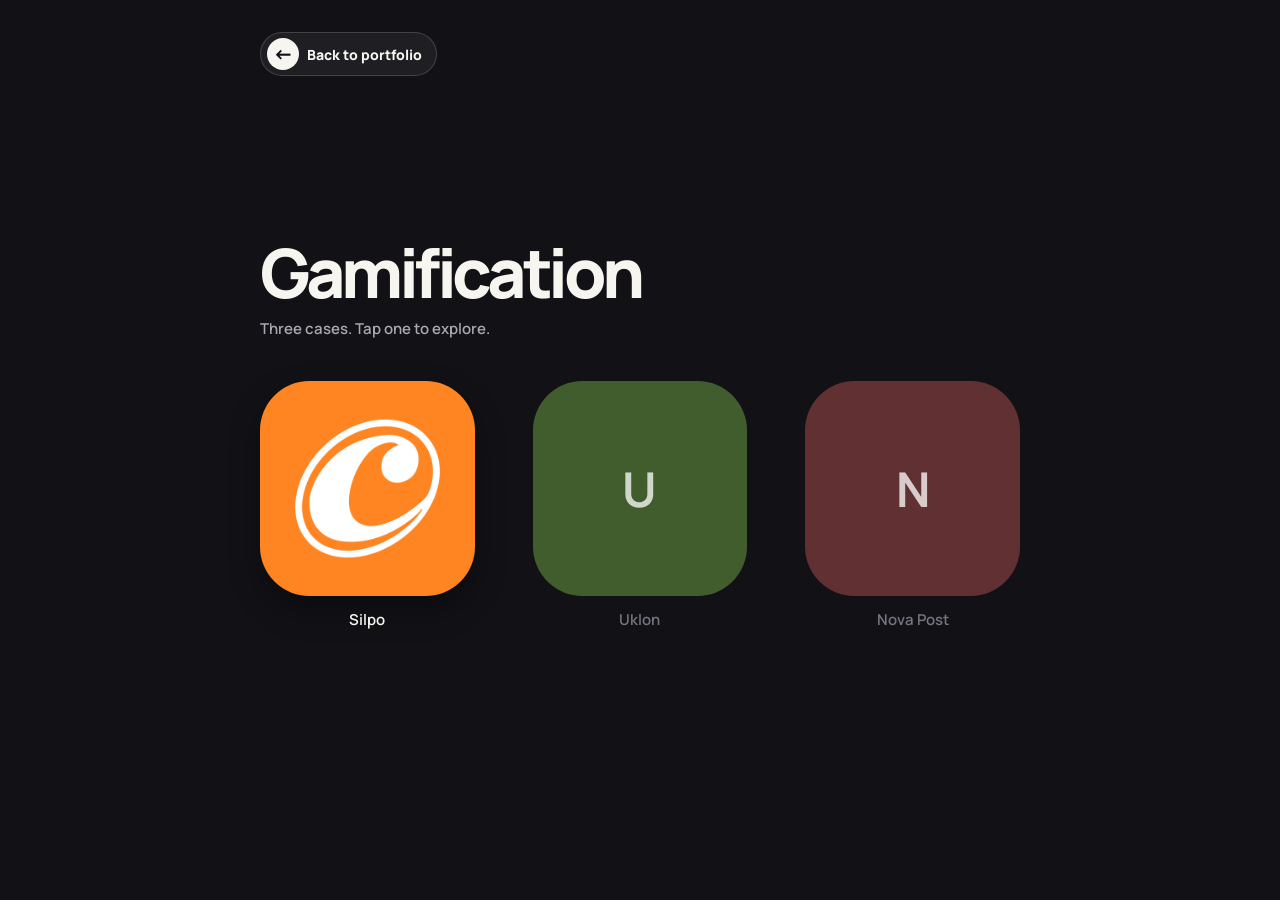
==== commit b37b2315: "Restore gamification subtitle and back button" ====
--- a/gamification/index.html
+++ b/gamification/index.html
@@ -18,6 +18,7 @@
 
         <section class="content" aria-labelledby="page-title">
             <h1 id="page-title">Gamification</h1>
+            <p class="subtitle">Three cases. Tap one to explore.</p>
 
             <div class="apps" aria-label="Gamification projects">
                 <a class="app" href="silpo-mcp/">
--- a/gamification/styles.css
+++ b/gamification/styles.css
@@ -32,15 +32,27 @@
     width: fit-content;
     min-height: 44px;
     align-items: center;
-    gap: 10px;
-    color: #d8d5de;
+    gap: 8px;
+    padding: 5px 14px 5px 6px;
+    border: 1px solid rgba(255, 255, 255, .16);
+    border-radius: 999px;
+    color: #f7f5ef;
+    background: rgba(255, 255, 255, .06);
     font-size: 14px;
-    font-weight: 700;
+    font-weight: 800;
     text-decoration: none;
+    transition: background .18s ease, border-color .18s ease;
 }
 
 .back span {
-    font-size: 22px;
+    display: grid;
+    width: 32px;
+    height: 32px;
+    place-items: center;
+    border-radius: 50%;
+    color: #111116;
+    background: #f7f5ef;
+    font-size: 20px;
     line-height: 1;
 }
 
@@ -50,11 +62,18 @@
 }
 
 h1 {
-    margin: 0 0 42px;
+    margin: 0 0 12px;
     font-size: clamp(42px, 8vw, 68px);
     font-weight: 800;
     letter-spacing: -.065em;
     line-height: 1;
+}
+
+.subtitle {
+    margin: 0 0 42px;
+    color: #aaa7b1;
+    font-size: 15px;
+    font-weight: 600;
 }
 
 .apps {
@@ -107,7 +126,10 @@
 
 @media (hover: hover) {
     a.app:hover img { transform: translateY(-5px); }
-    .back:hover { color: #fff; }
+    .back:hover {
+        border-color: rgba(255, 255, 255, .3);
+        background: rgba(255, 255, 255, .11);
+    }
 }
 
 @media (max-width: 520px) {
@@ -119,9 +141,10 @@
     .content { padding-bottom: 48px; }
 
     h1 {
-        margin-bottom: 34px;
         font-size: 46px;
     }
+
+    .subtitle { margin-bottom: 34px; }
 
     .apps { gap: 14px; }
 
